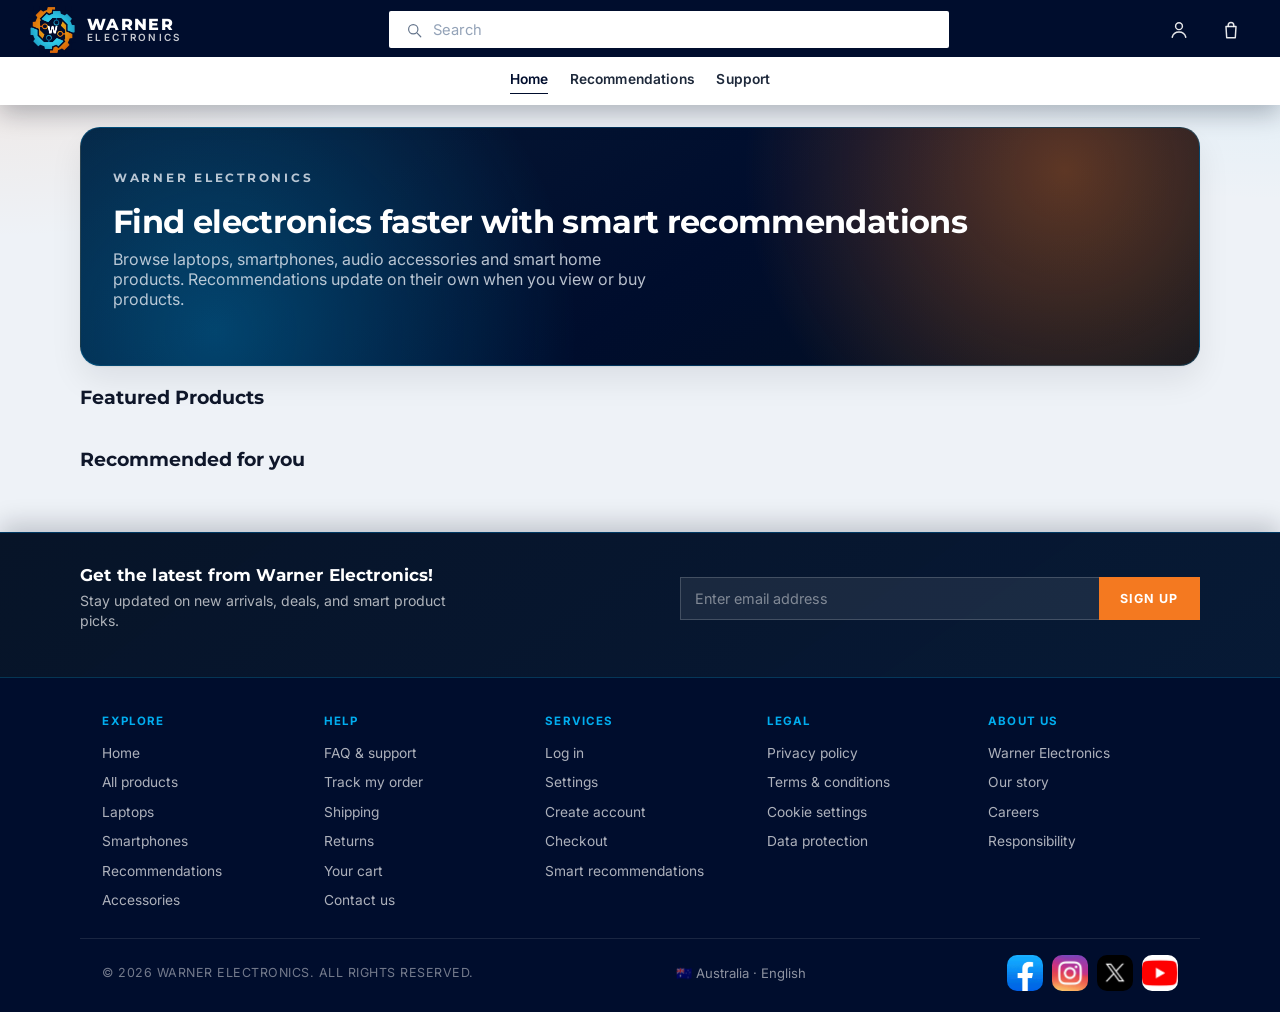
==== index.html @ 31256d44 "Add Abik frontend and backend contribution" ====
<!DOCTYPE html>
<!-- Public store entry — Go Live opens the shop for everyone -->
<html lang="en">
  <head>
    <meta charset="UTF-8" />
    <meta http-equiv="refresh" content="0; url=home.html" />
    <title>Warner Electronics</title>
    <link rel="icon" href="images/warner-logo.png" />
    <script>
      location.replace("home.html");
    </script>
  </head>
  <body>
    <p>Opening store… <a href="home.html">Continue</a></p>
  </body>
</html>
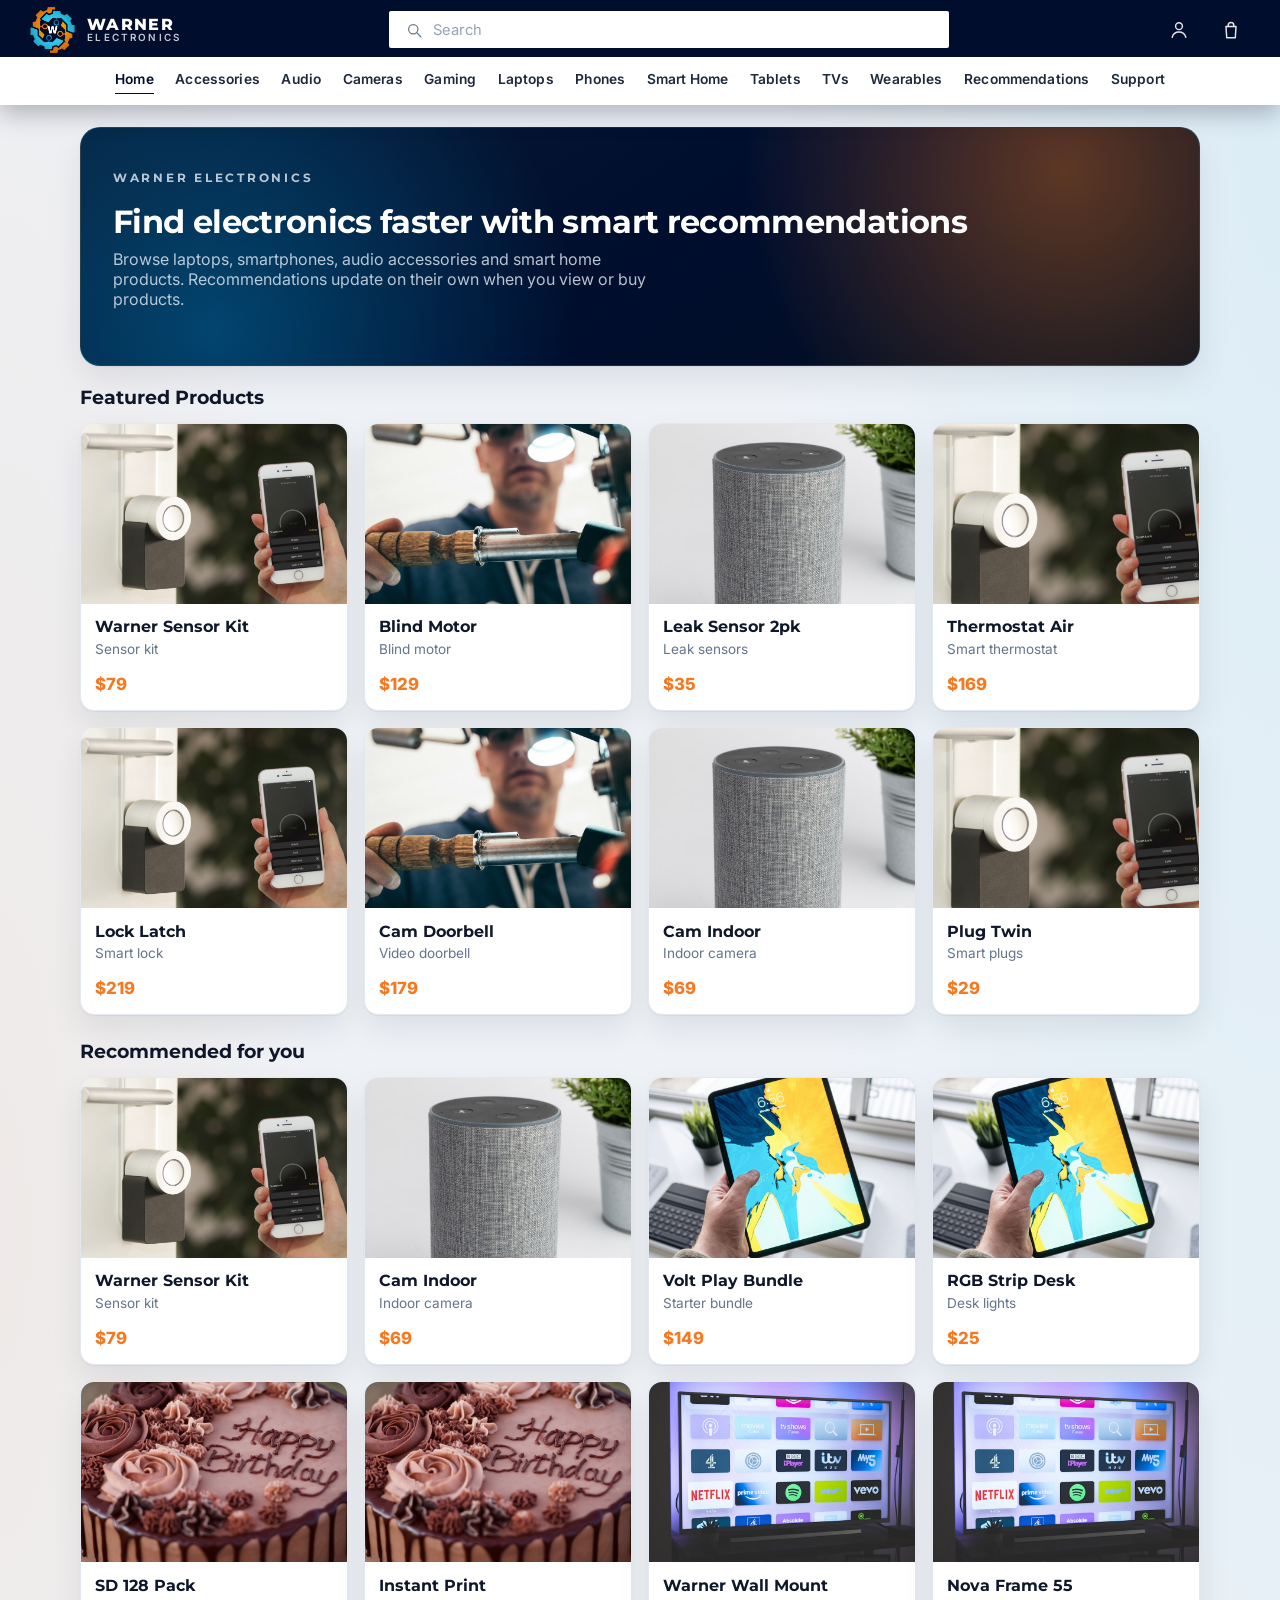
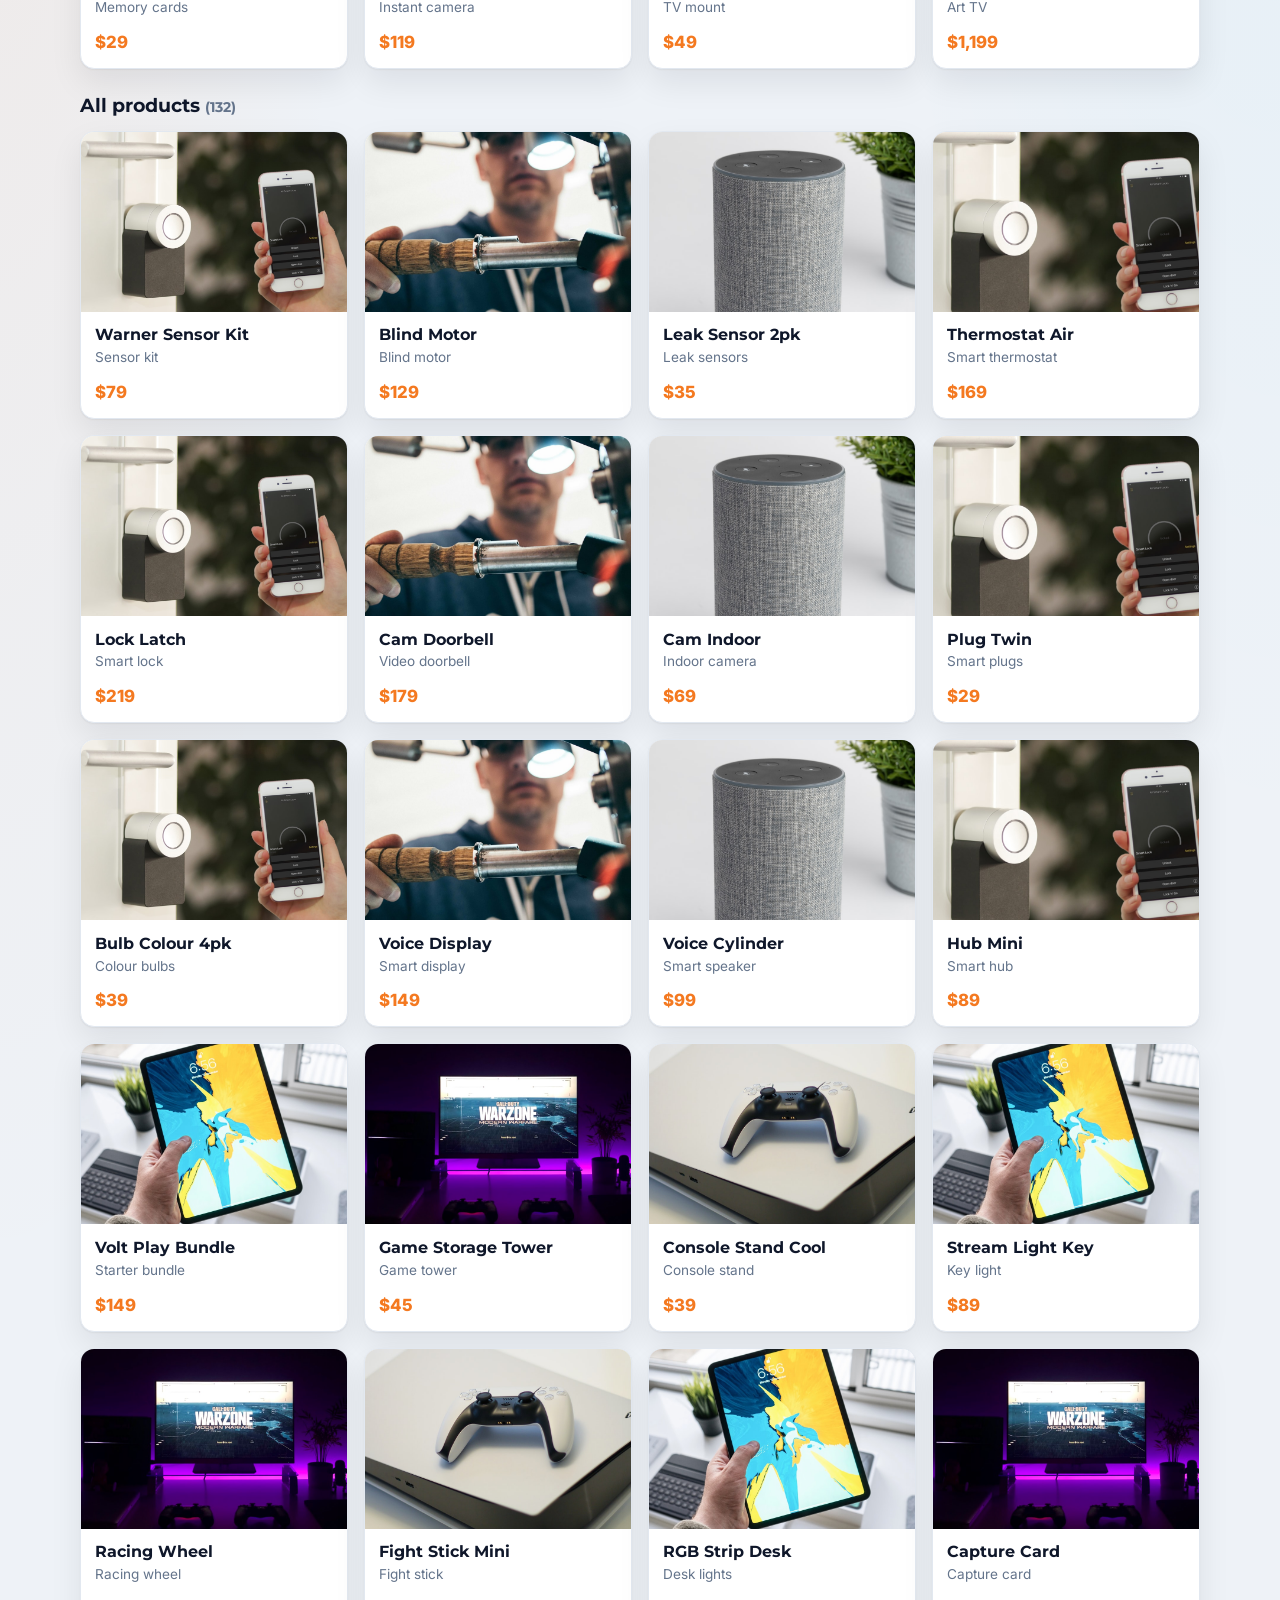
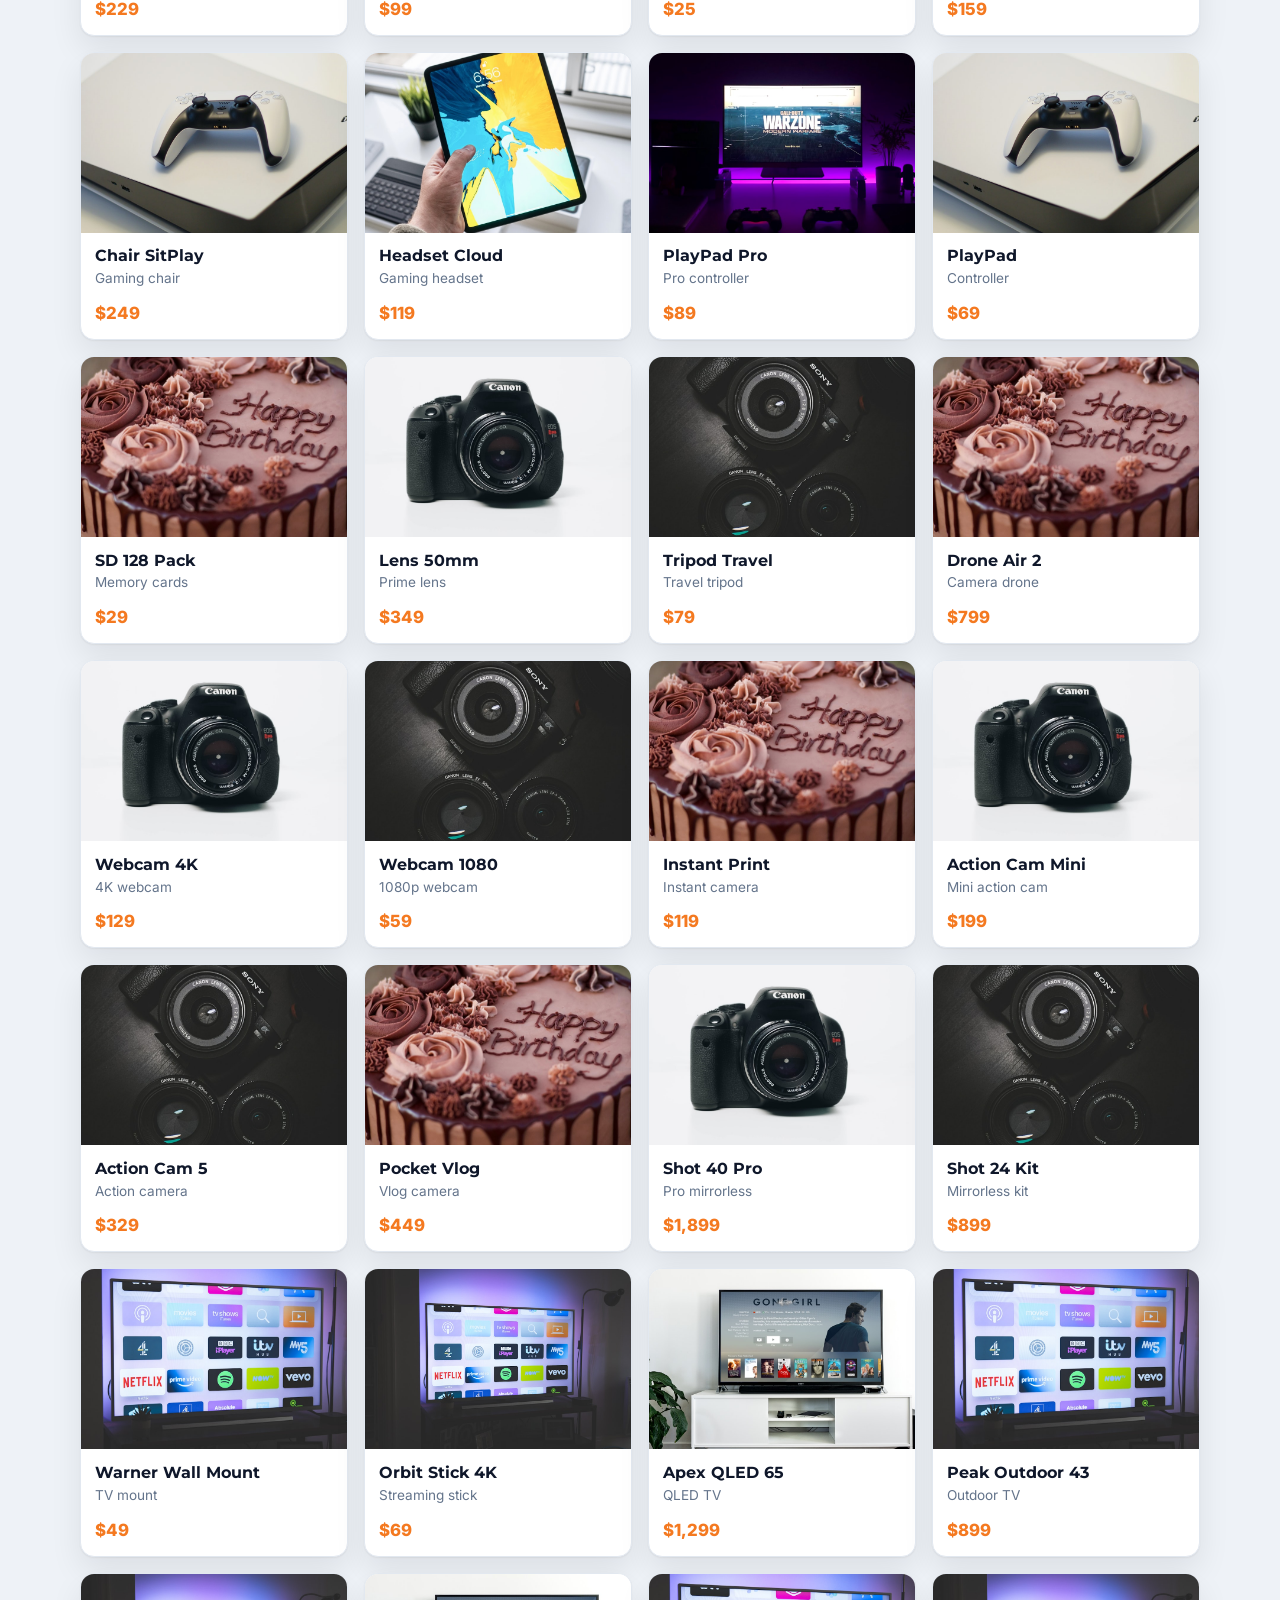
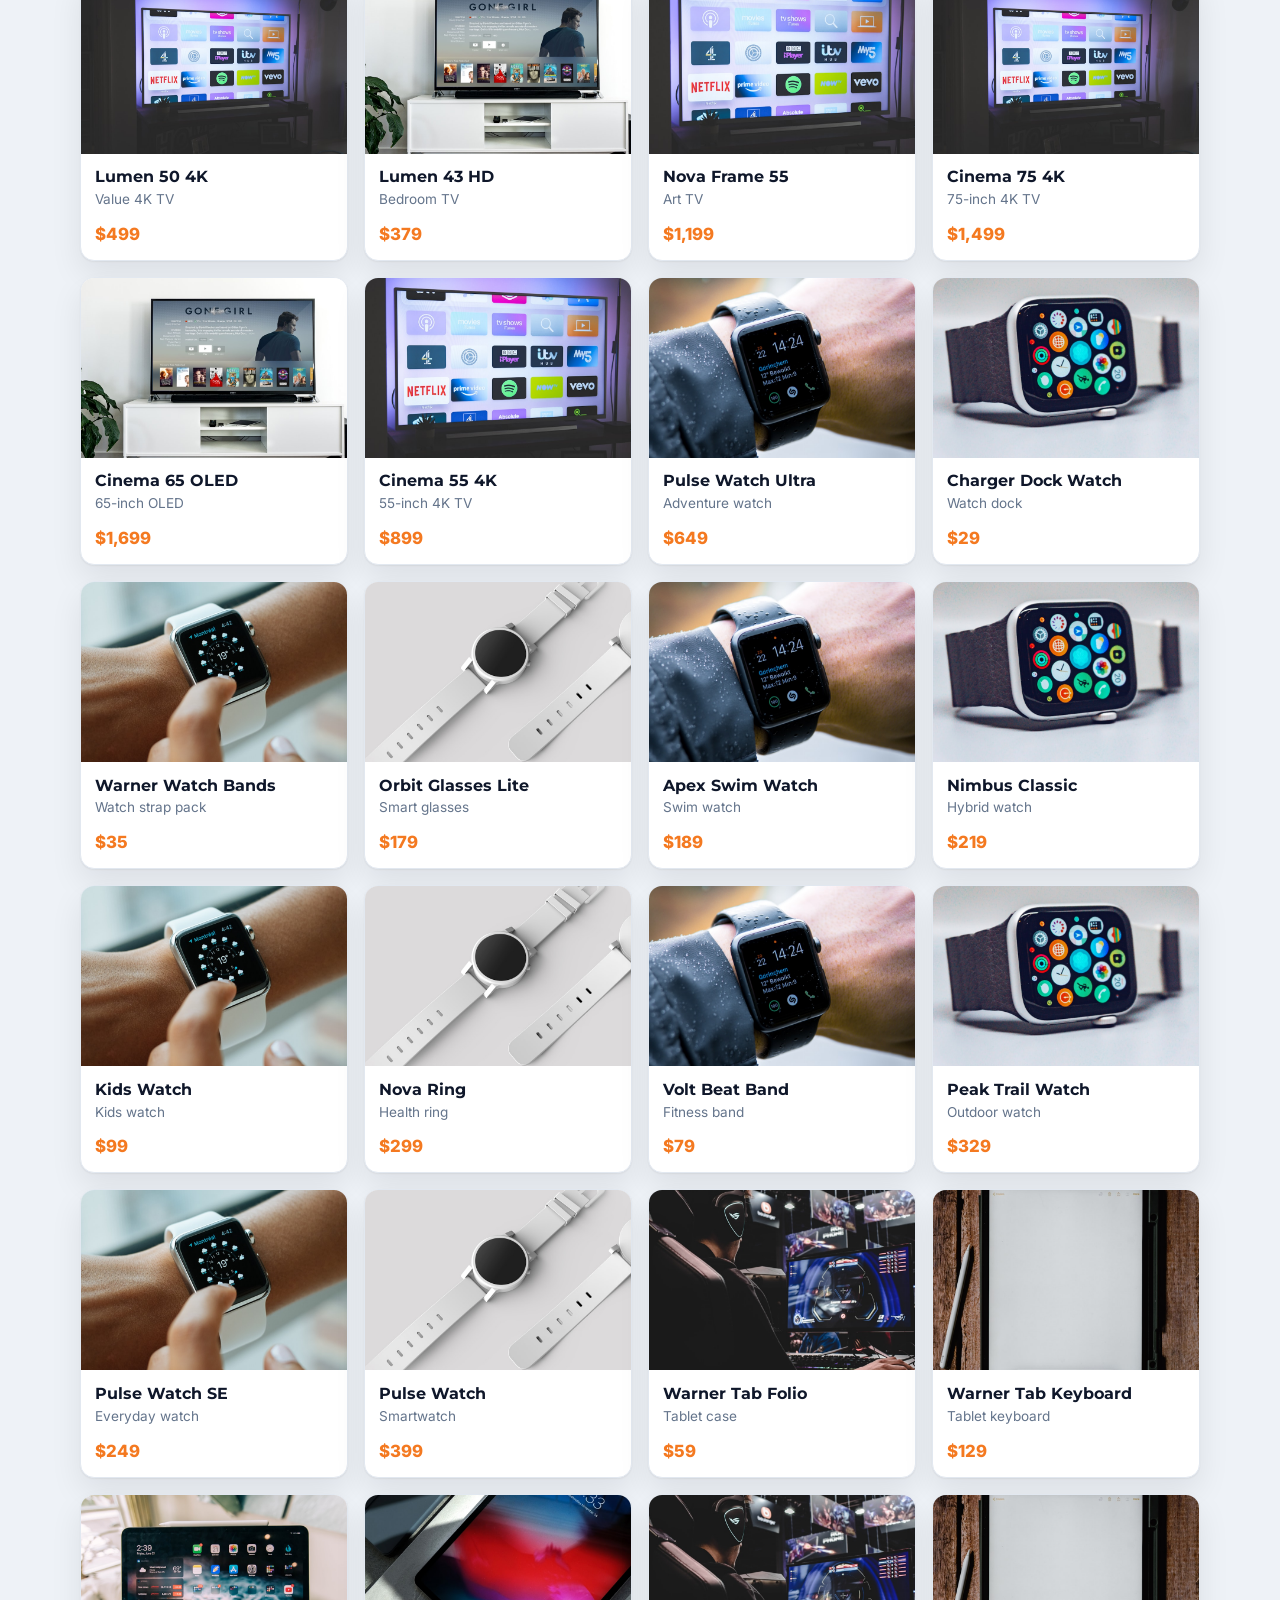
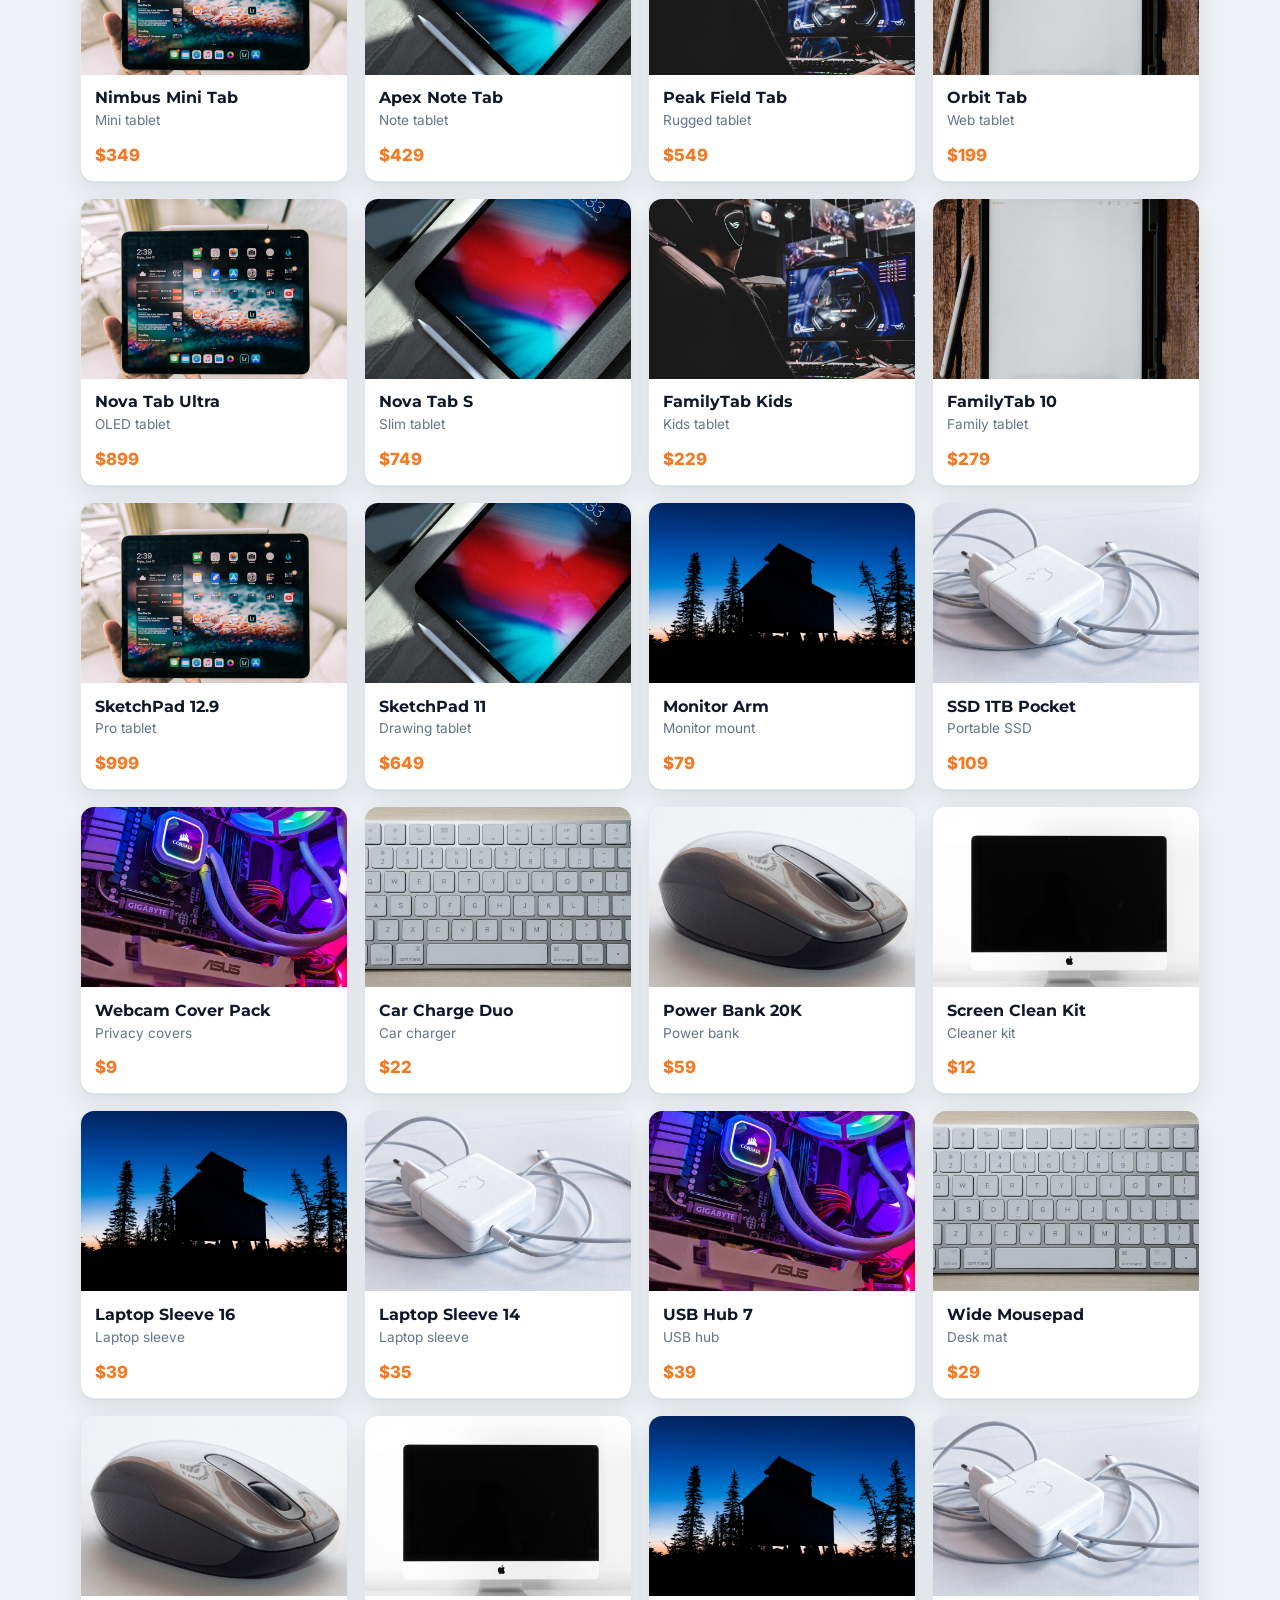
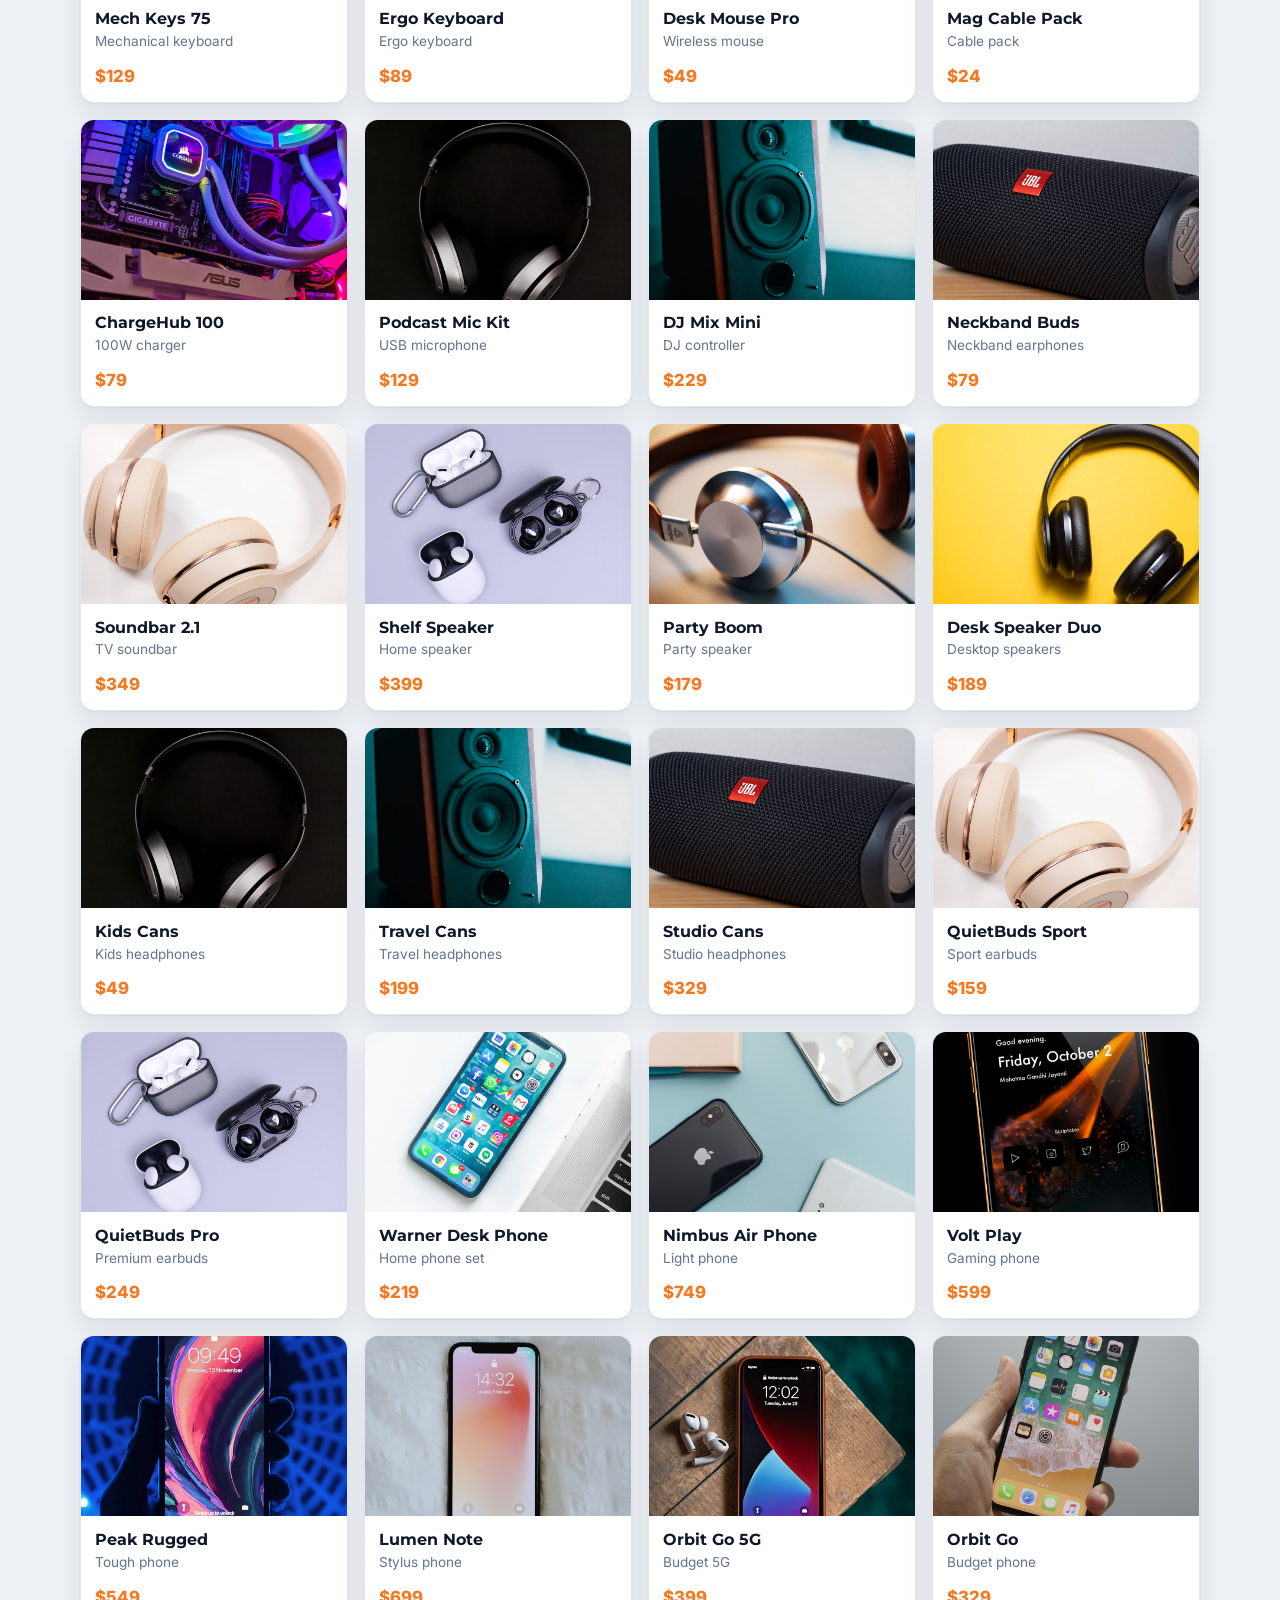
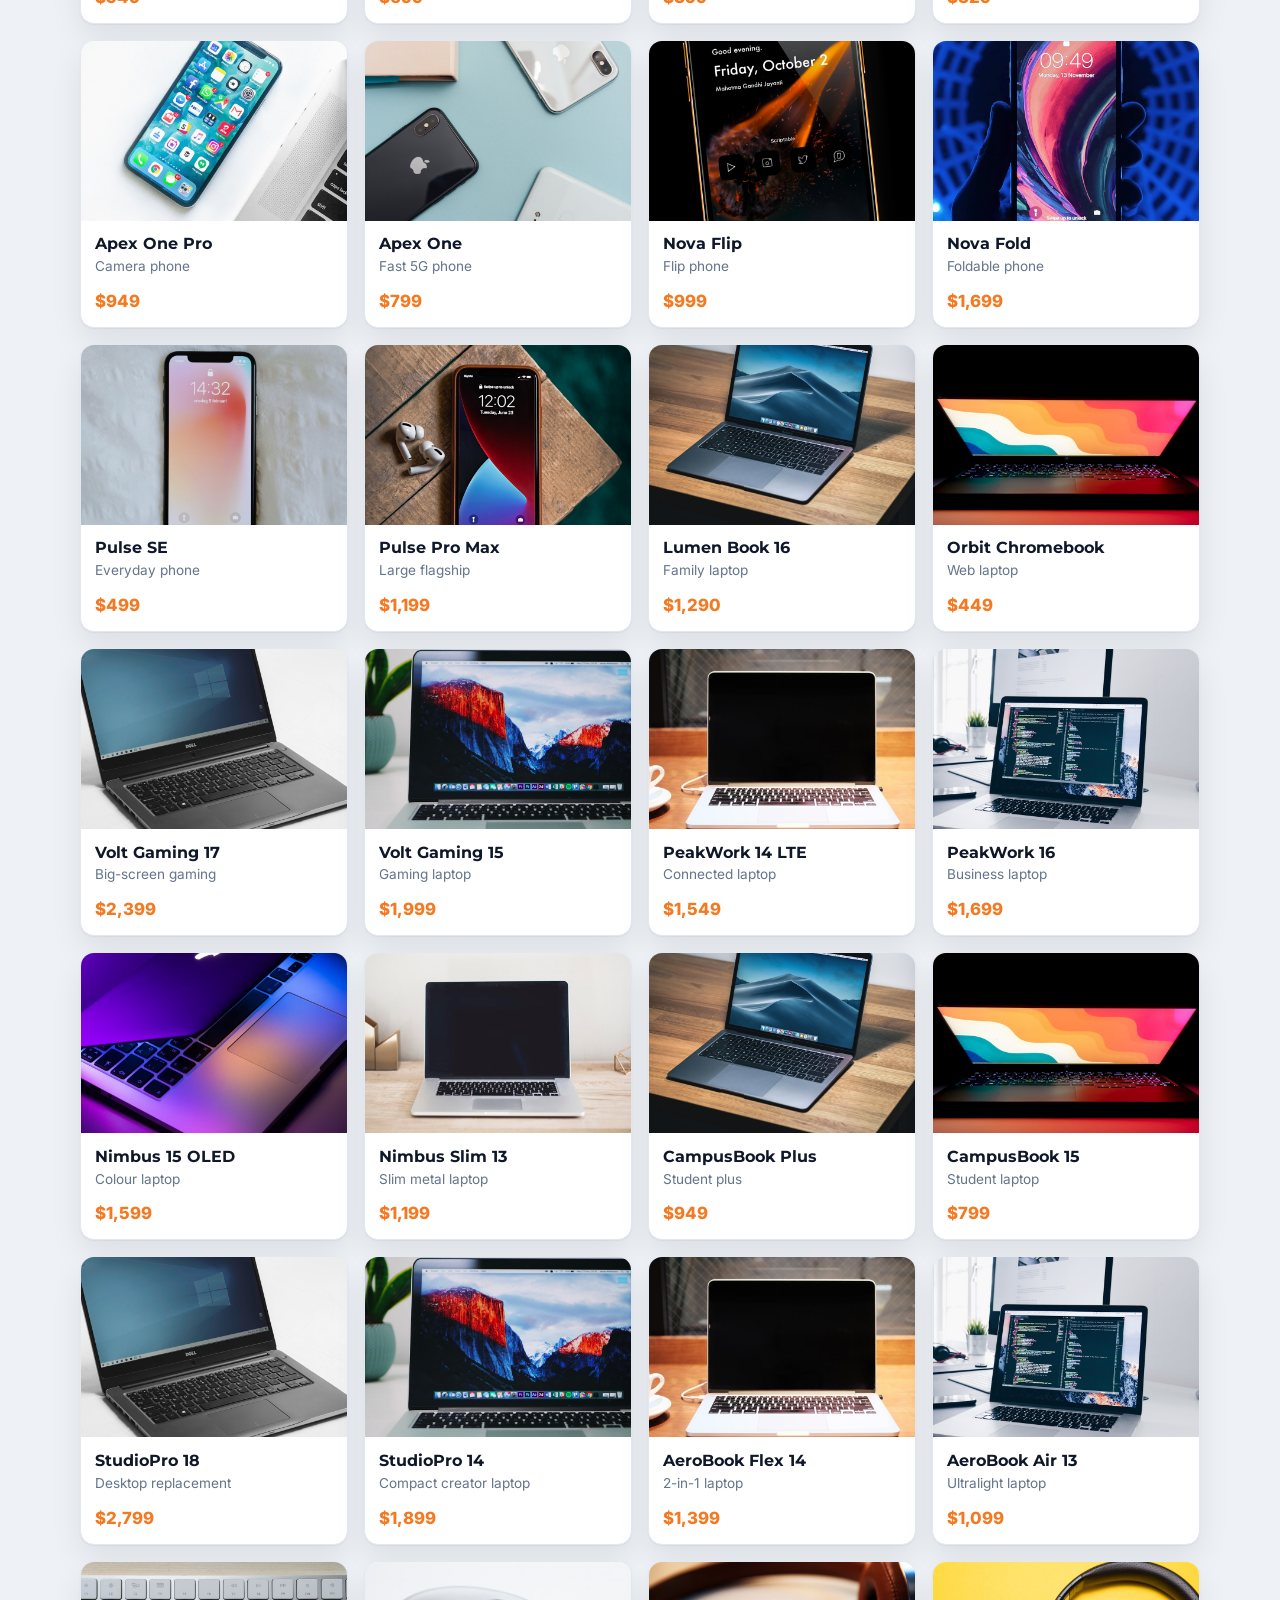
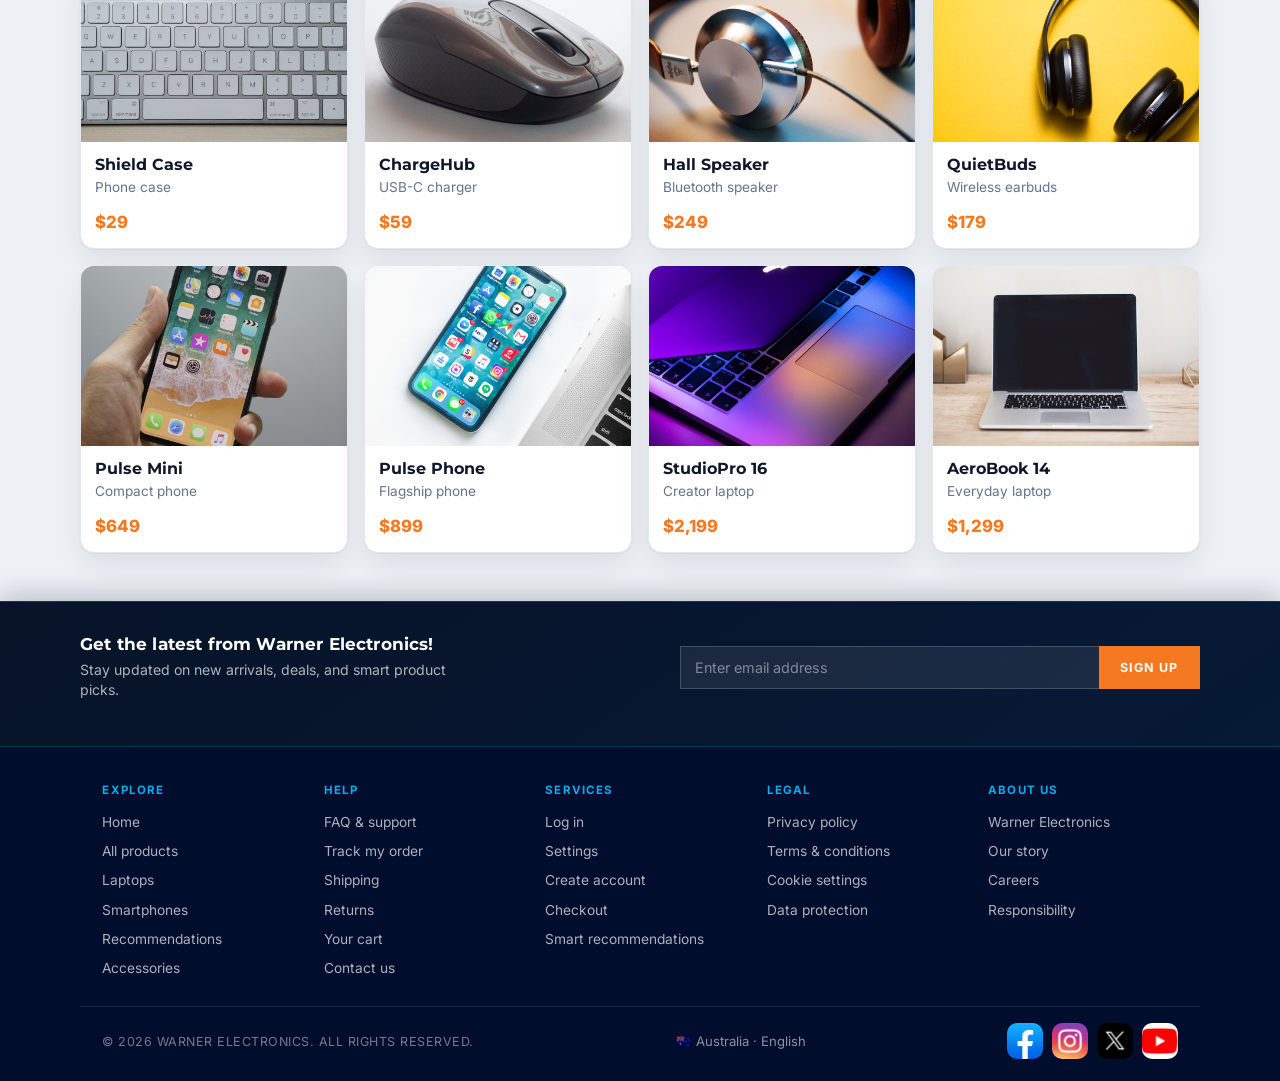
==== commit e2c3c0f9: "Abik: document XAMPP login URL and avoid Go Live 405" ====
--- a/index.html
+++ b/index.html
@@ -1,5 +1,5 @@
 <!DOCTYPE html>
-<!-- Public store entry — Go Live opens the shop for everyone -->
+<!-- Public store entry. Use XAMPP localhost, not Go Live, so PHP signup works. -->
 <html lang="en">
   <head>
     <meta charset="UTF-8" />
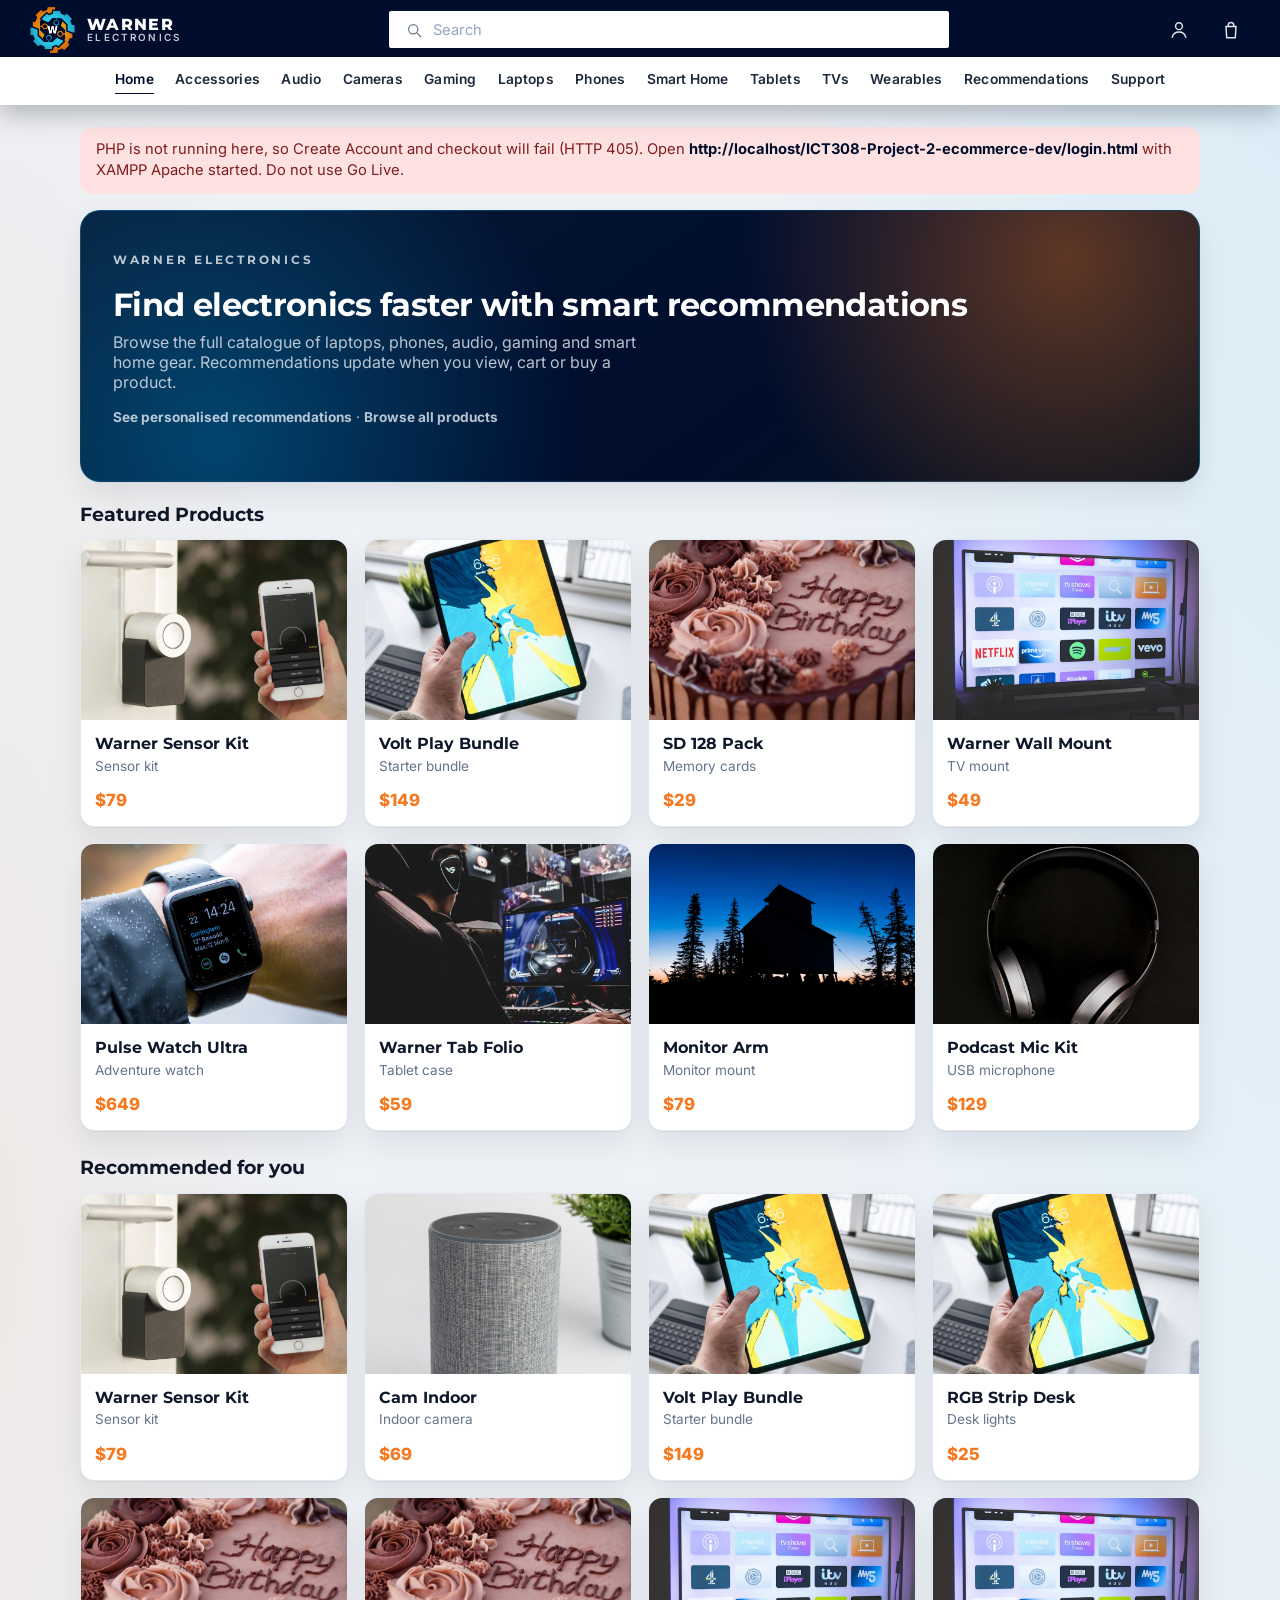
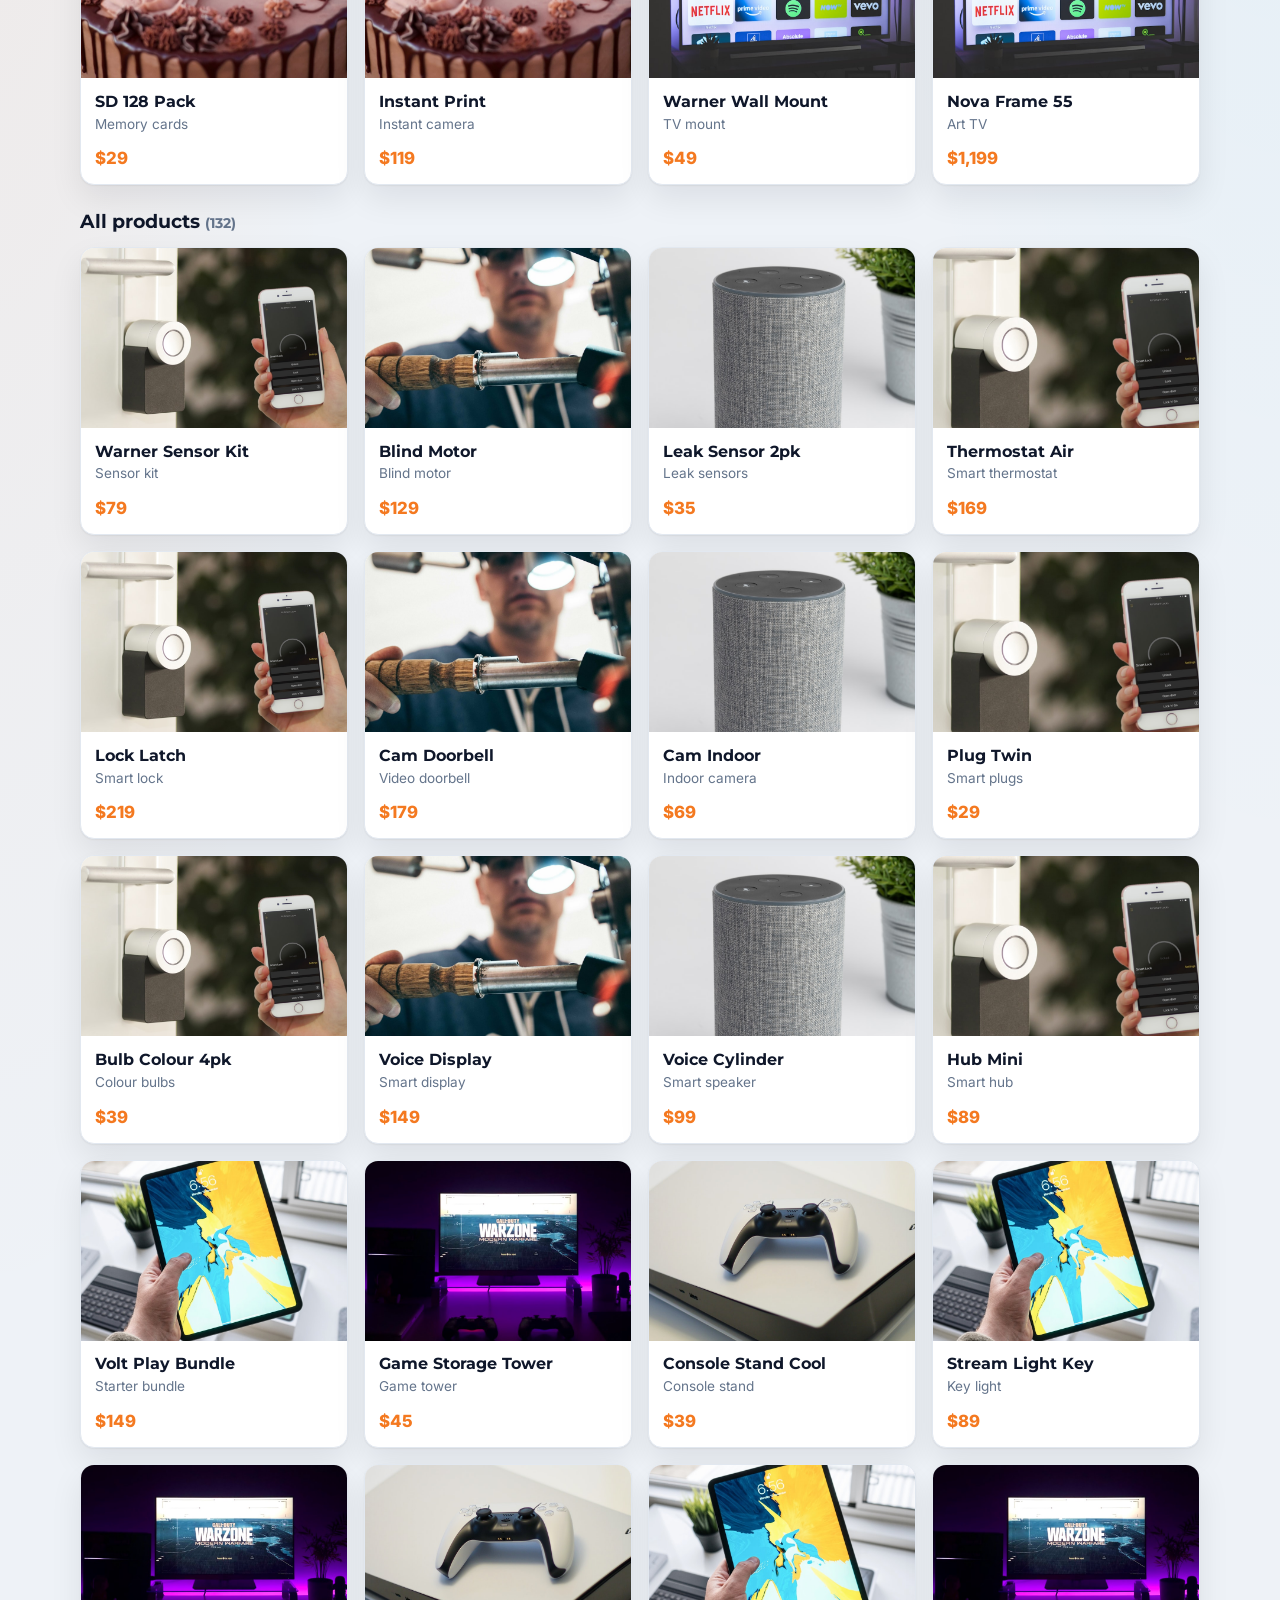
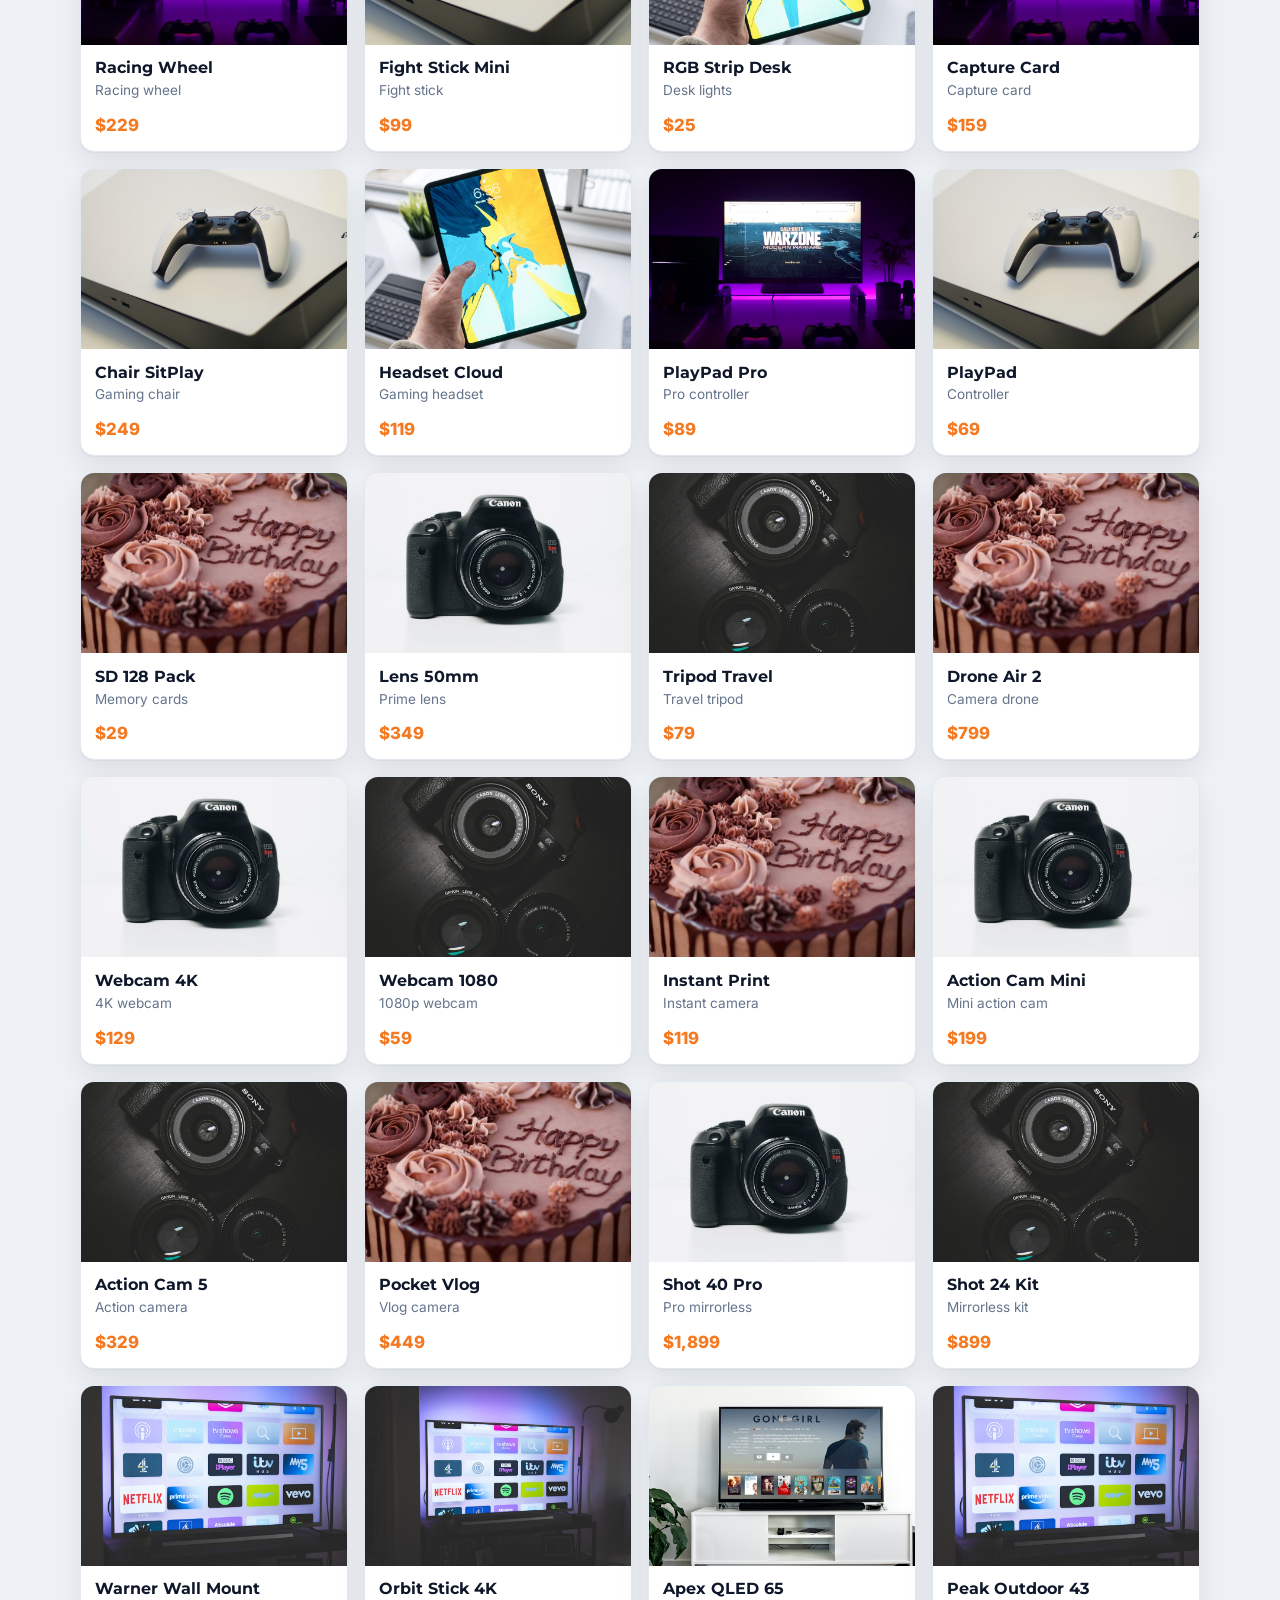
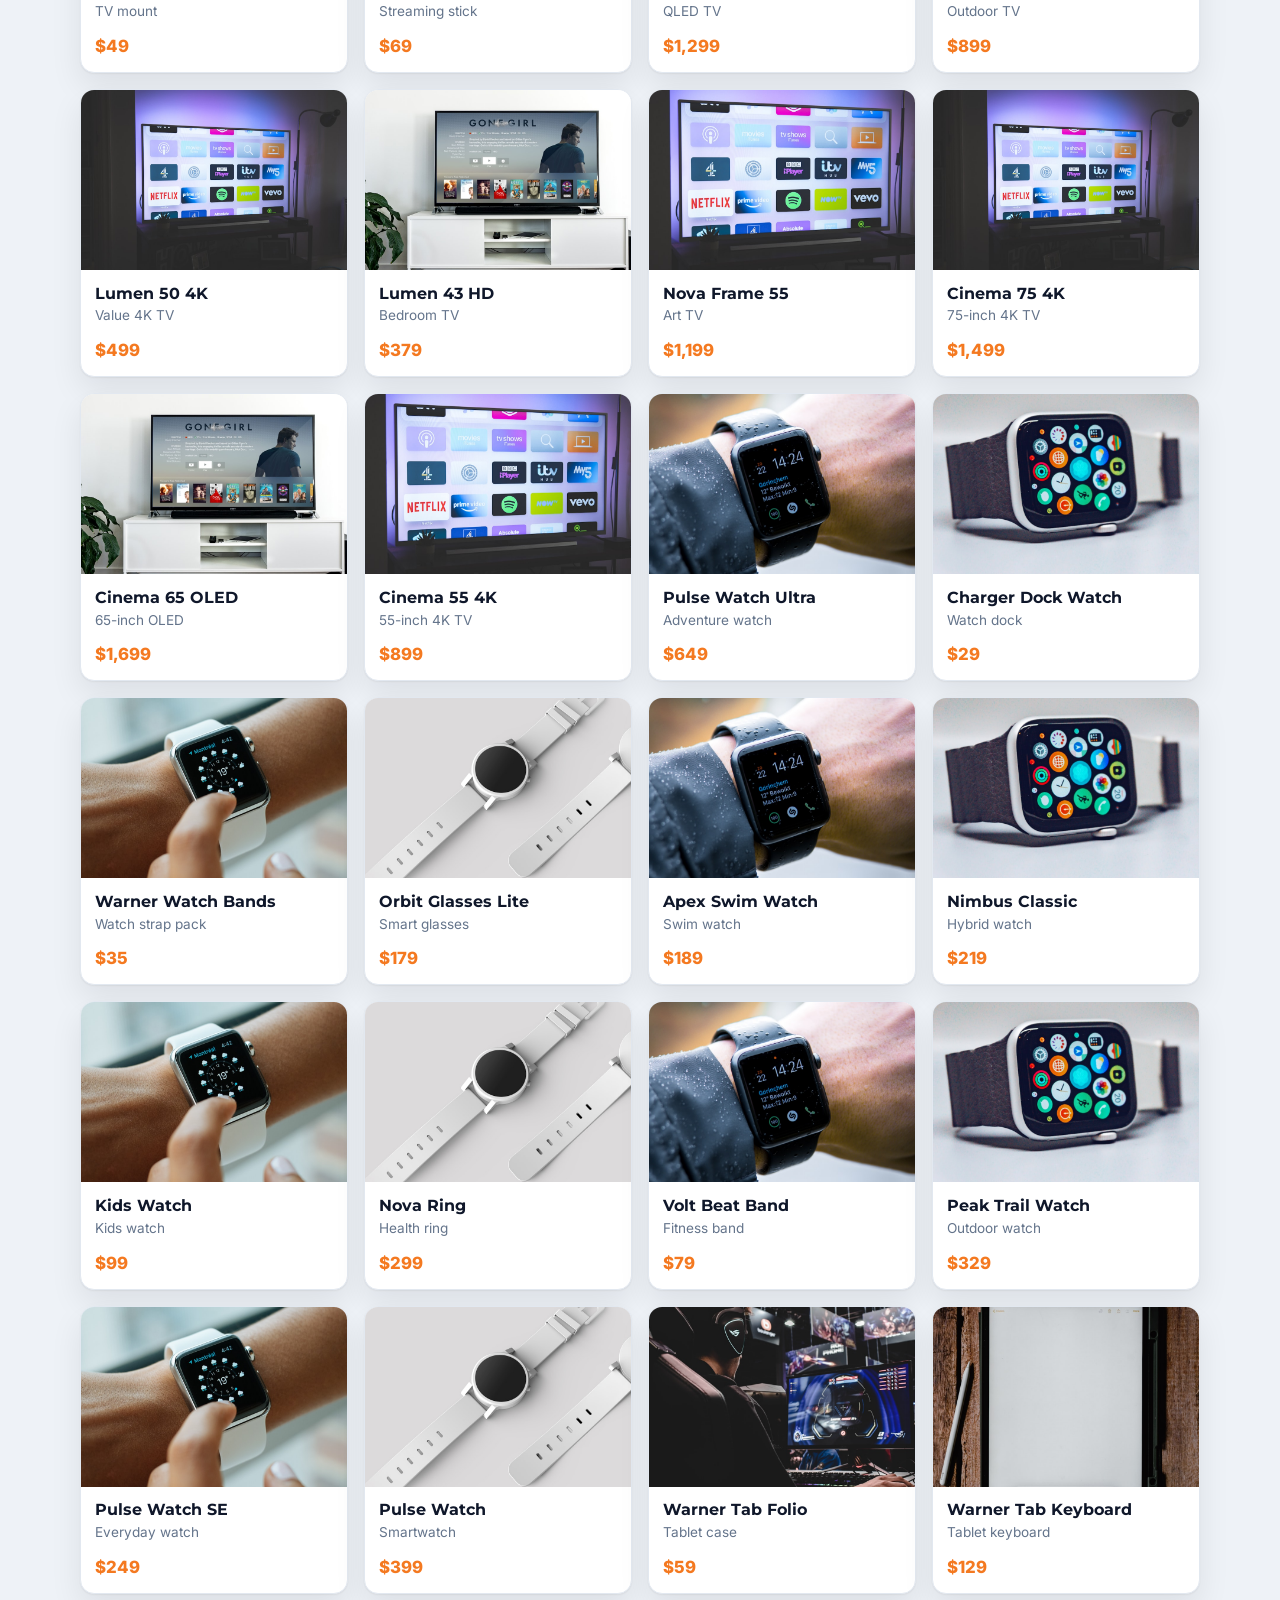
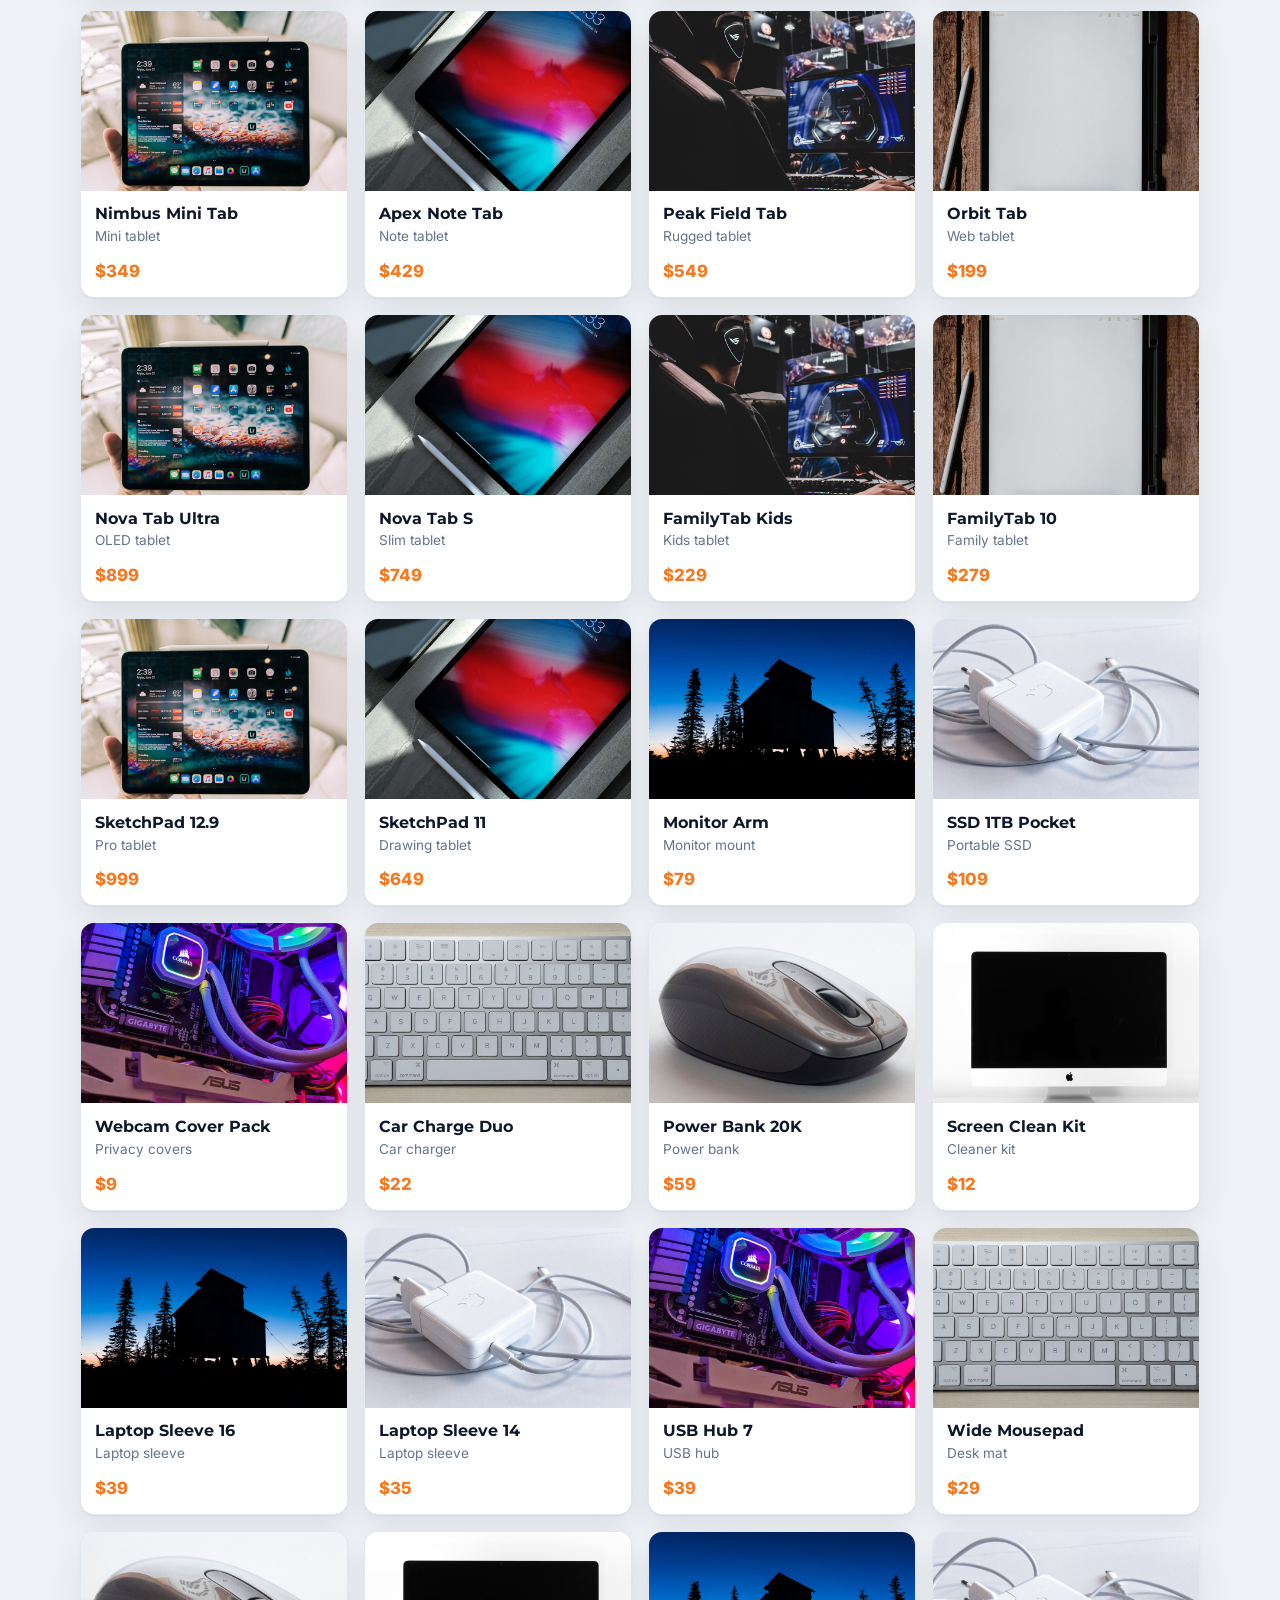
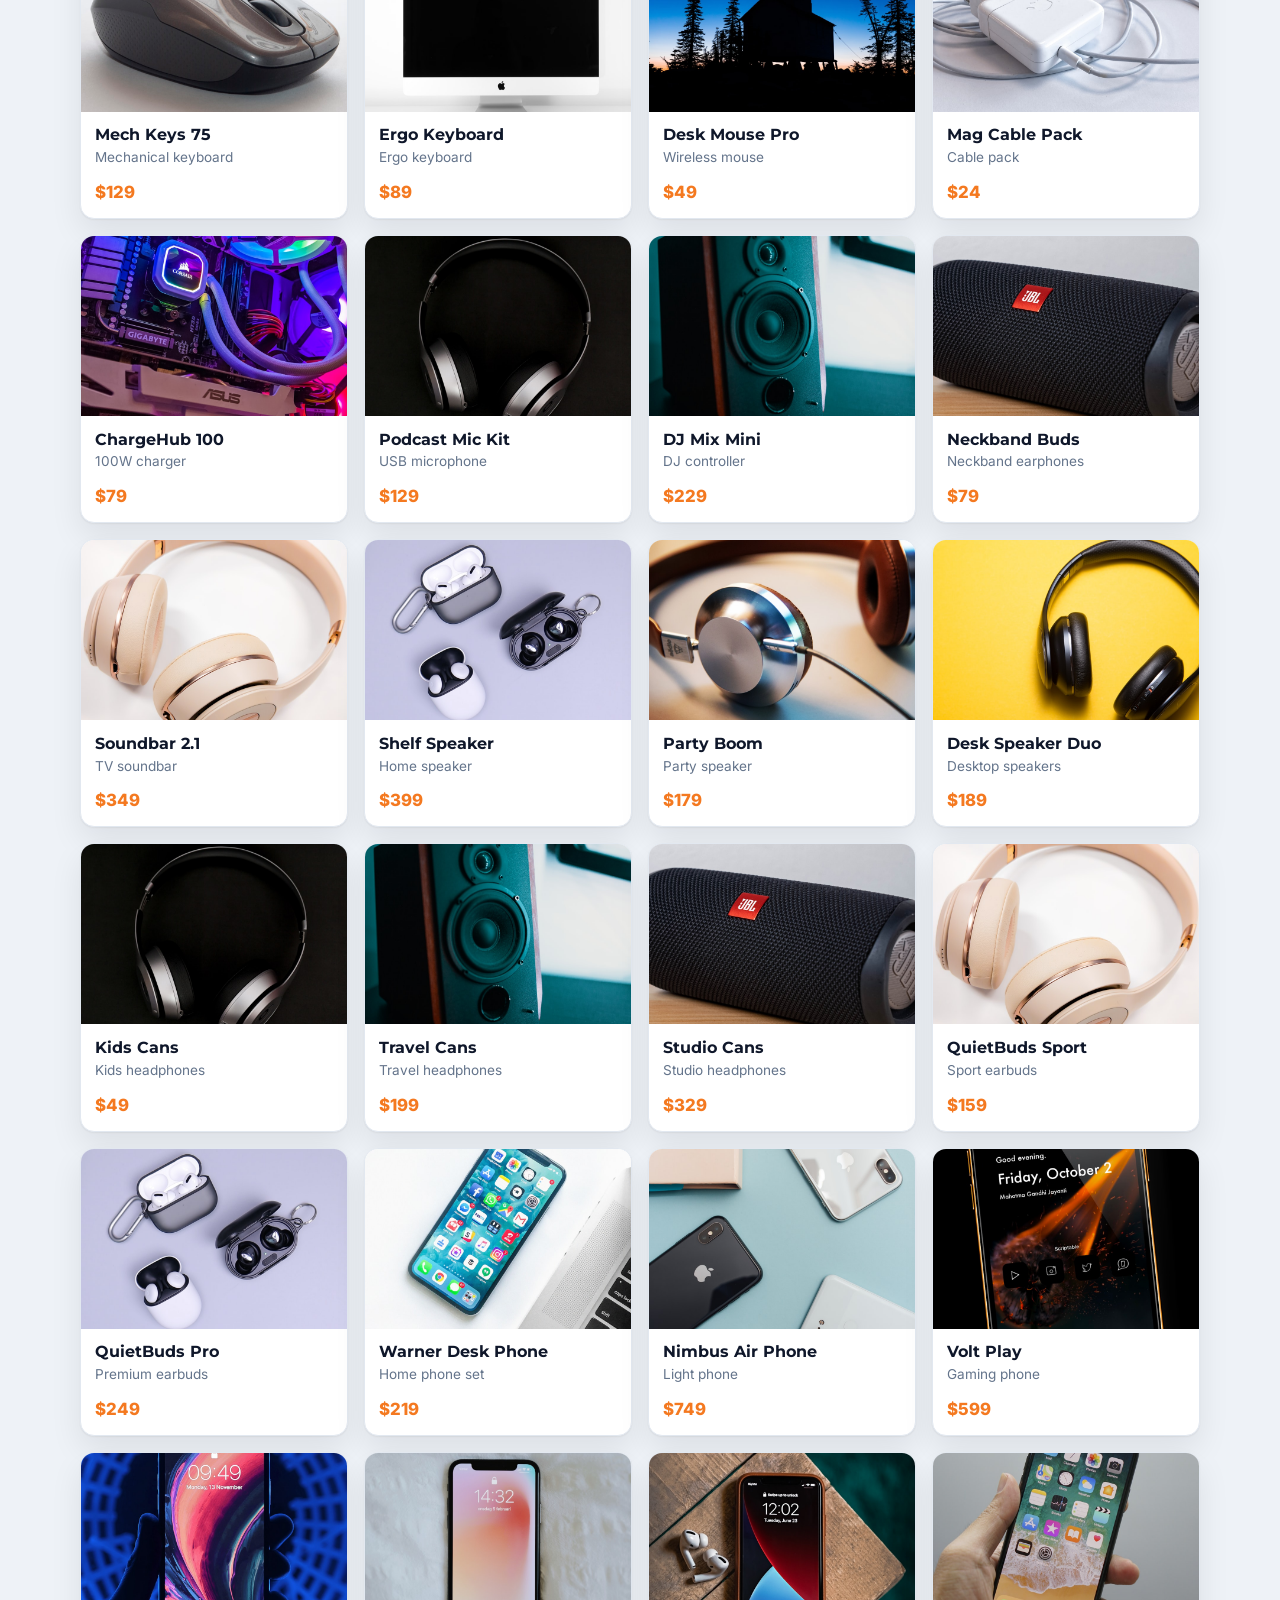
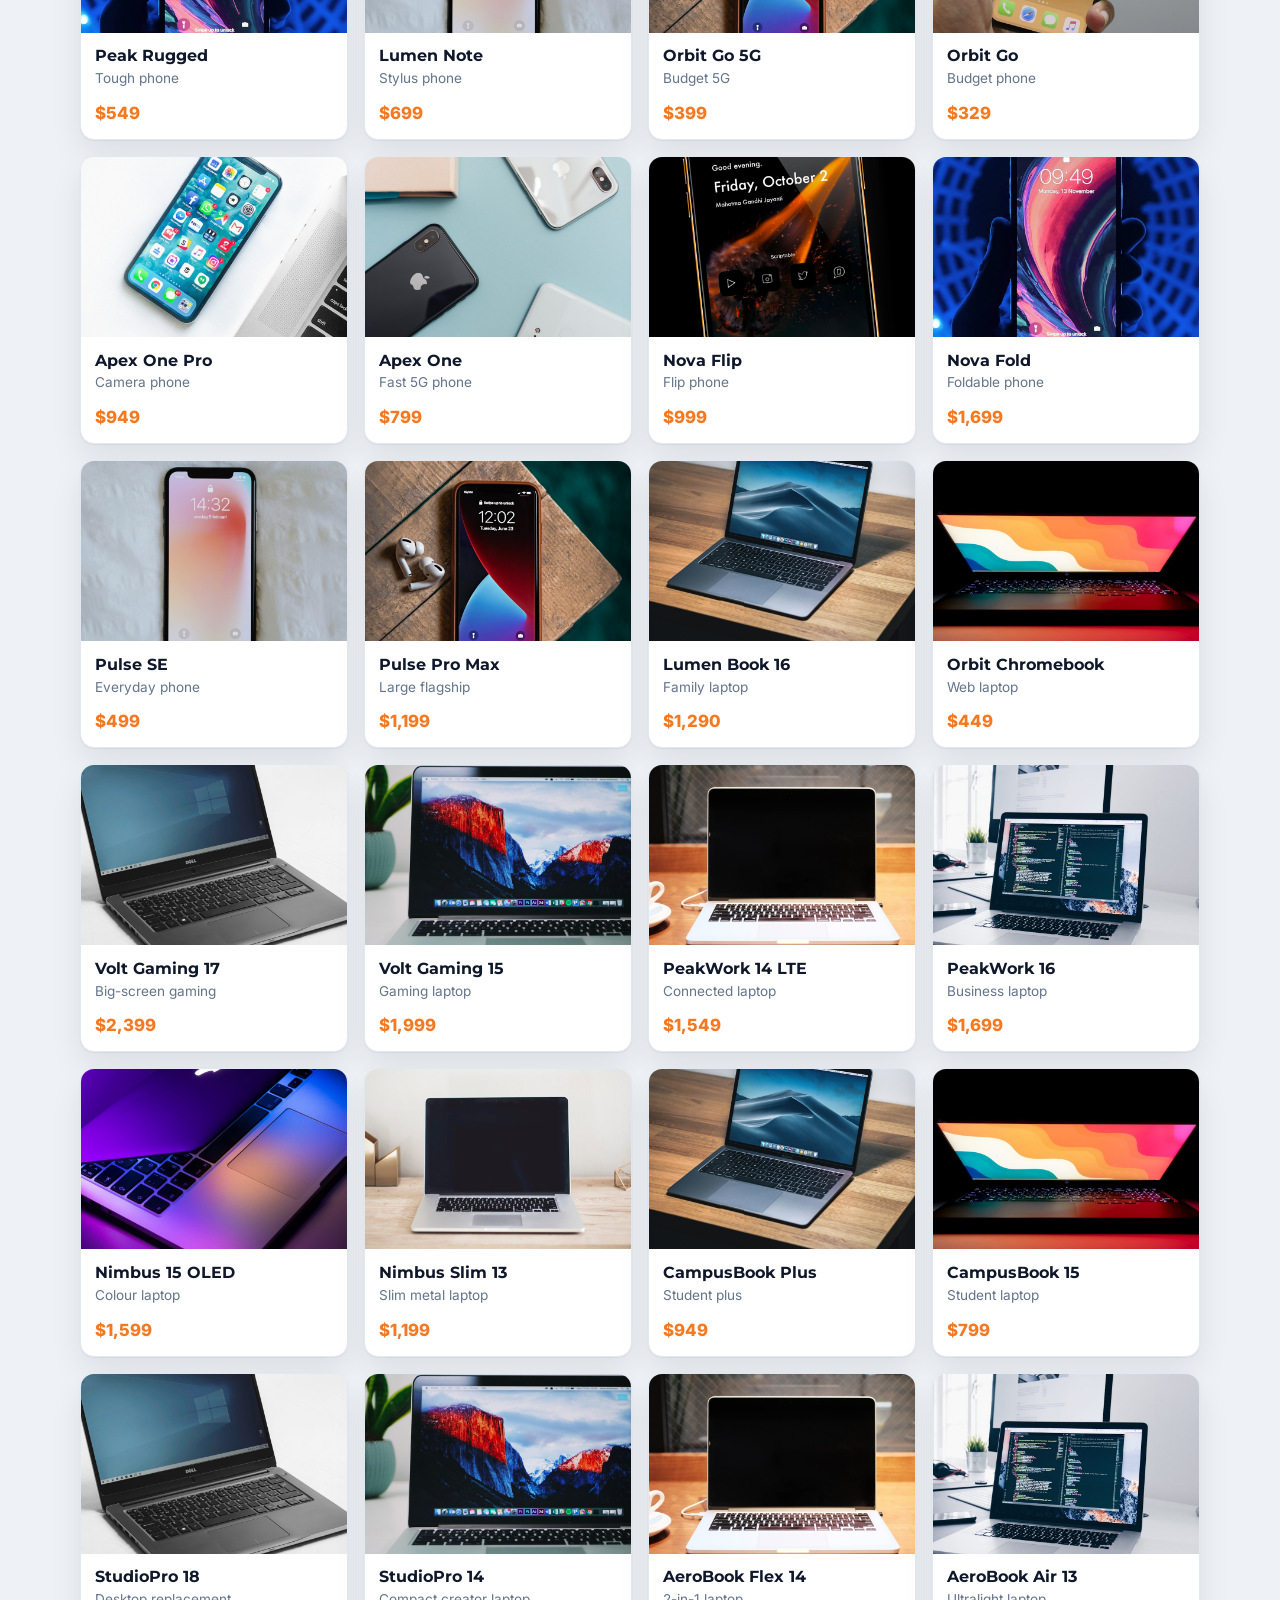
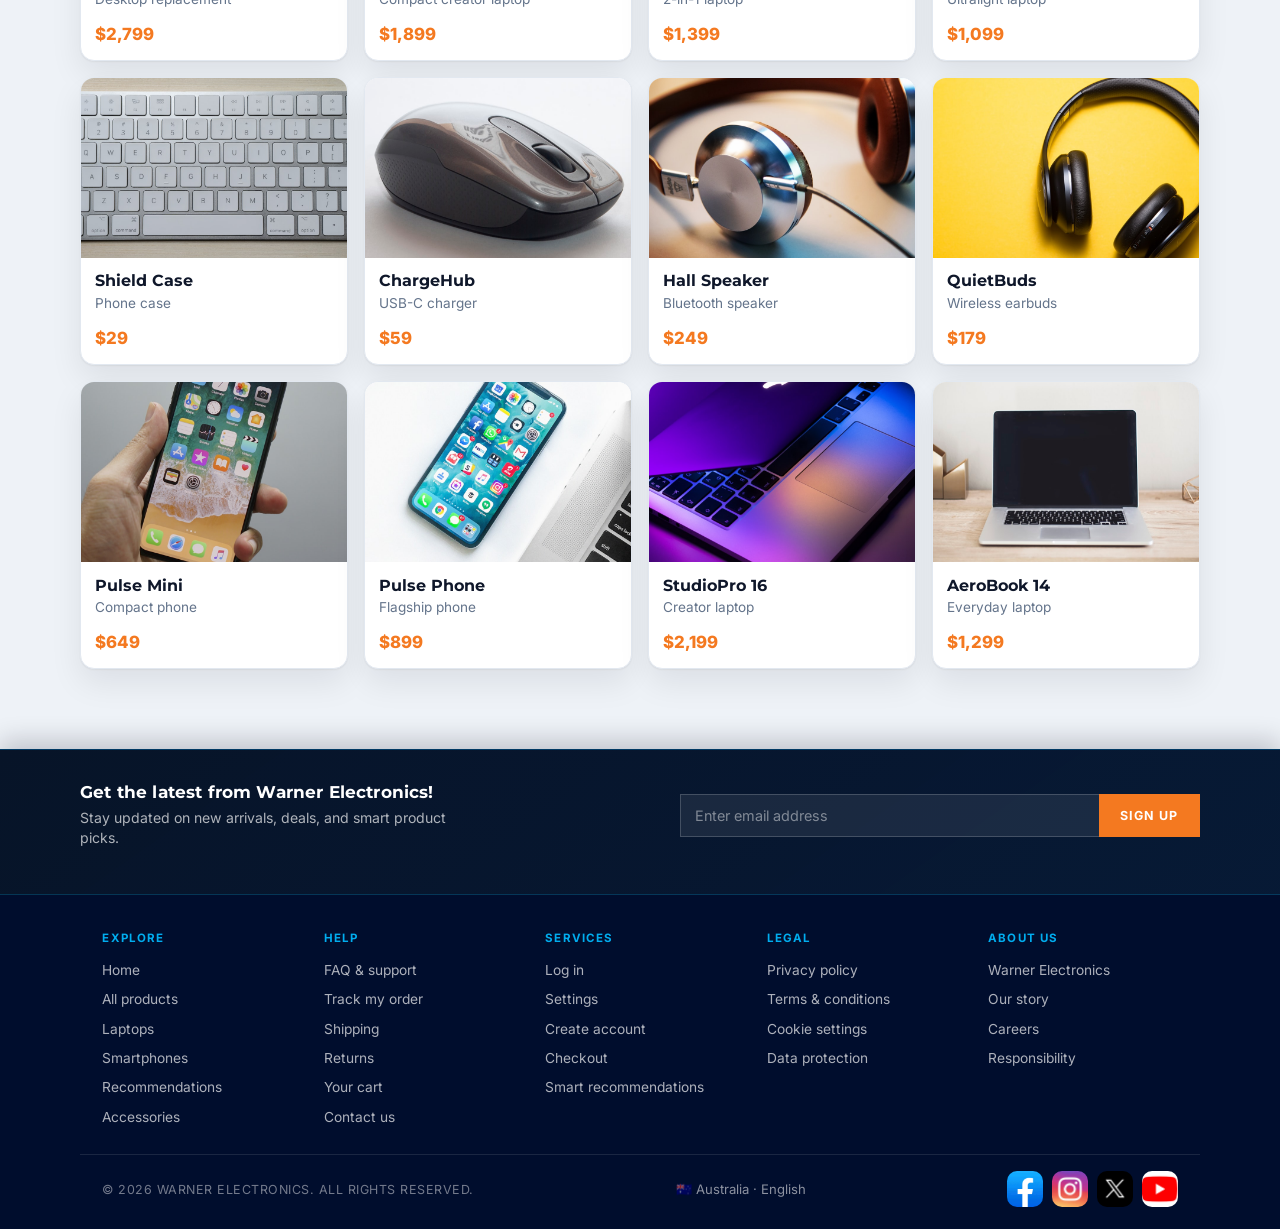
==== commit 07211ade: "Abik: point the entry page at the XAMPP localhost URL" ====
--- a/index.html
+++ b/index.html
@@ -12,5 +12,8 @@
   </head>
   <body>
     <p>Opening store… <a href="home.html">Continue</a></p>
+    <p>For accounts and the database, use XAMPP:
+      <a href="http://localhost/ICT308-Project-2-ecommerce-dev/home.html">http://localhost/ICT308-Project-2-ecommerce-dev/home.html</a>
+    </p>
   </body>
 </html>
